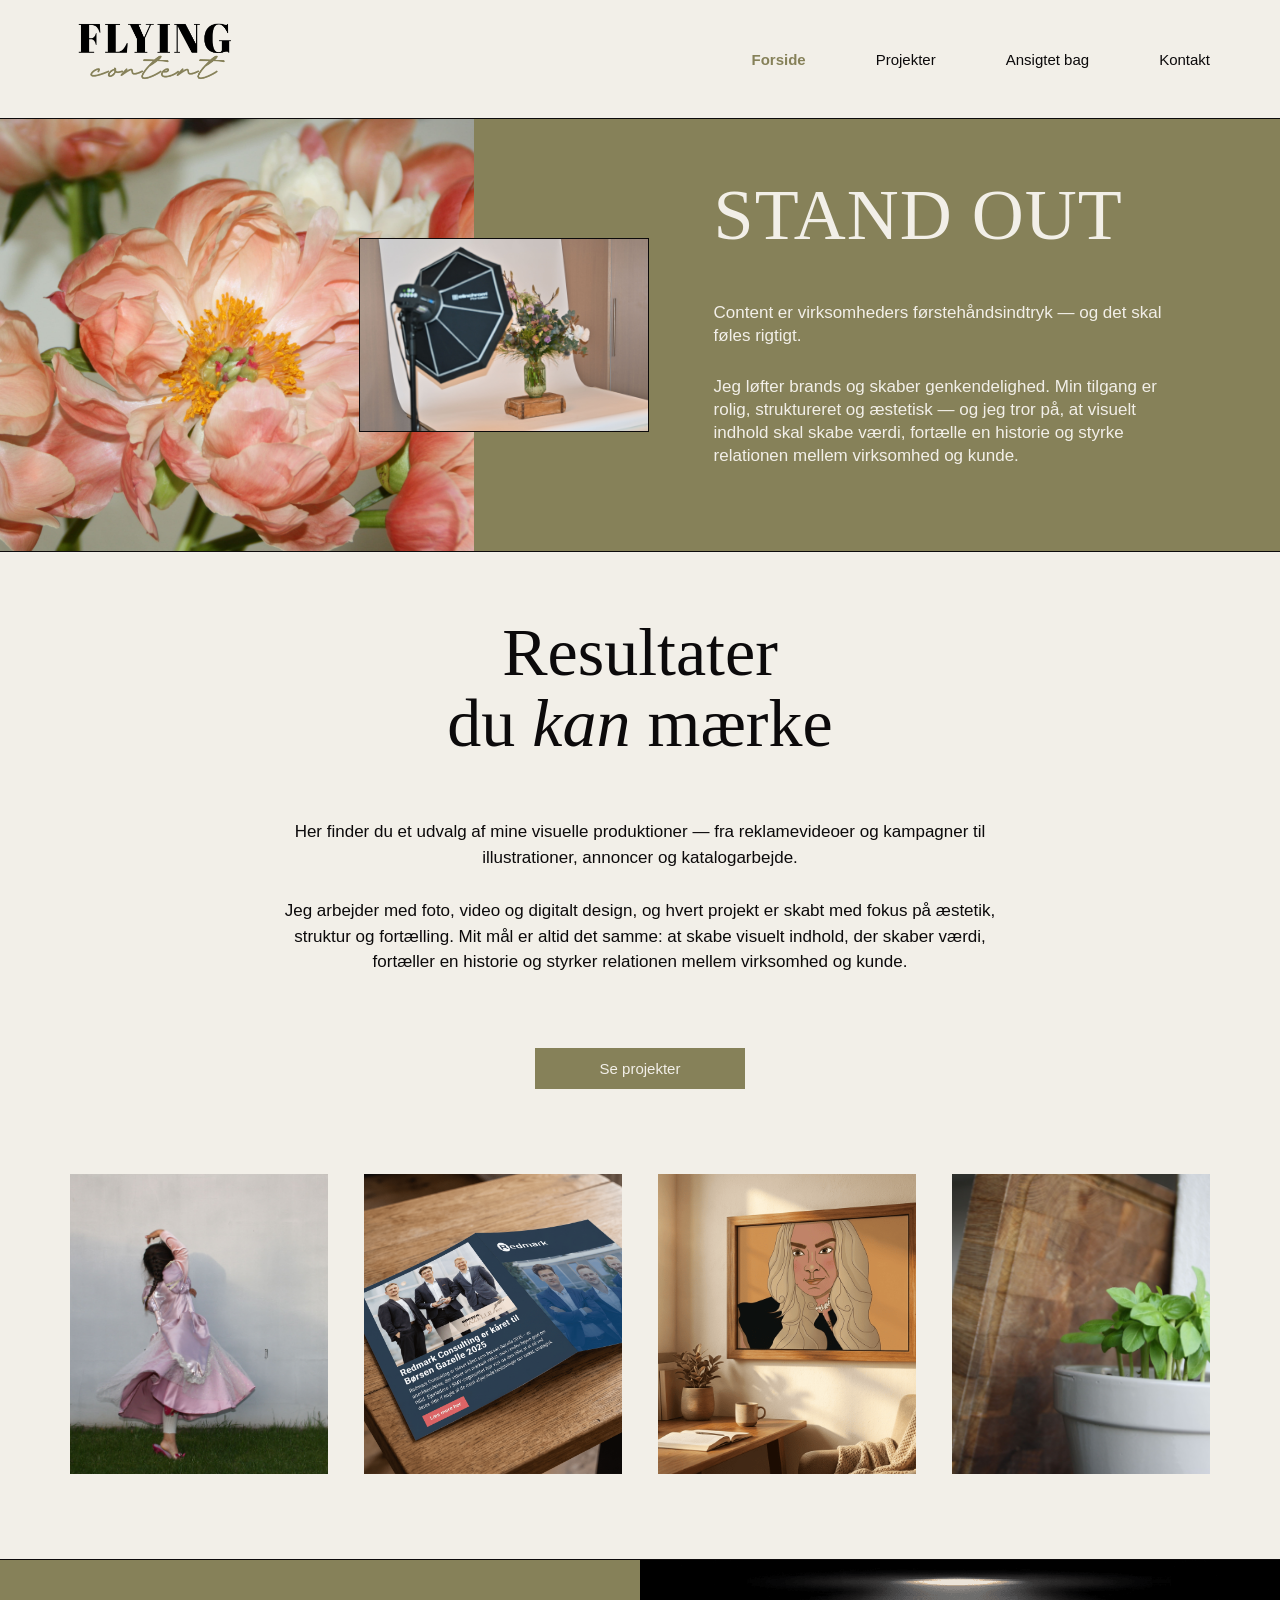
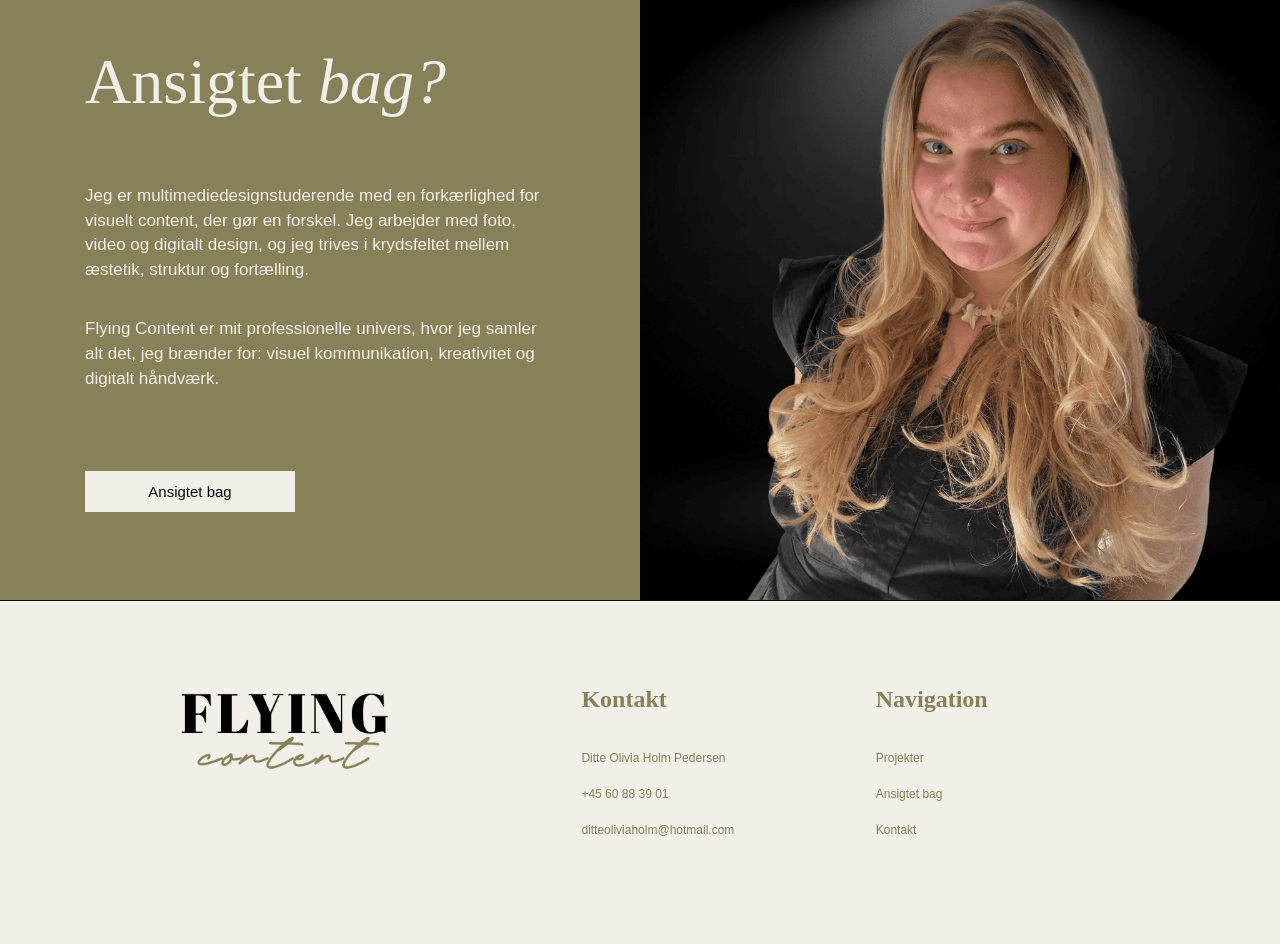
==== index.html @ 02866bfe "Rettelse til jpeg fra jpg" ====
<!DOCTYPE html>
<html lang="da">
<head>
  <meta charset="UTF-8">
  <meta name="viewport" content="width=device-width, initial-scale=1.0">
  <title>Projekt 4</title>
  <link rel="stylesheet" href="Stylesheet/style.css">
</head>

    <body>

<header class="site-header">
  <a class="site-header__logo-link" href="index.html">
    <img class="site-header__logo" src="images/logo.png" alt="Flying Content logo">
  </a>

  <nav class="site-header__nav">
    <a class="site-header__link site-header__link--active" href="index.html">Forside</a>
    <a class="site-header__link" href="pages/projekter.html">Projekter</a>
    <a class="site-header__link" href="pages/ansigtet-bag.html">Ansigtet bag</a>
    <a class="site-header__link" href="pages/kontakt.html">Kontakt</a>
  </nav>

<button class="site-header__menu-button" type="button" aria-label="Åbn menu" aria-expanded="false">
  <img class="site-header__menu-icon" src="images/menu-icon.png" alt="">
</button>

</header>

<main>
  <section class="hero">
    <div class="hero__image-large">
      <img src="images/hero-big.jpeg" alt="Lyse blomster">
    </div>

    <div class="hero__content">
      <img class="hero__image-small" src="images/hero-small.jpg" alt="Lampe og blomsterbuket">

      <div class="hero__text-box">
        <h1 class="hero__title">STAND OUT</h1>
        <p class="hero__text">
          Content er virksomheders førstehåndsindtryk — og det skal føles rigtigt.
        </p>
        <p class="hero__text">
          Jeg løfter brands og skaber genkendelighed. Min tilgang er rolig,
          struktureret og æstetisk — og jeg tror på, at visuelt indhold skal skabe
          værdi, fortælle en historie og styrke relationen mellem virksomhed og kunde.
        </p>
      </div>
    </div>
  </section>

  <section class="intro">
    <h2 class="intro__title">
      Resultater<br>
      du <em>kan</em> mærke
    </h2>

    <p class="intro__text">
      Her finder du et udvalg af mine visuelle produktioner — fra reklamevideoer og
      kampagner til illustrationer, annoncer og katalogarbejde.
    </p>

    <p class="intro__text">
      Jeg arbejder med foto, video og digitalt design, og hvert projekt er skabt med
      fokus på æstetik, struktur og fortælling. Mit mål er altid det samme: at skabe
      visuelt indhold, der skaber værdi, fortæller en historie og styrker relationen
      mellem virksomhed og kunde.
    </p>

<a class="button" href="pages/projekter.html">Se projekter</a>
  </section>

  <section class="project-preview">
    <img class="project-preview__image" src="images/projekt-1.jpeg" alt="Projektbillede">
    <img class="project-preview__image" src="images/projekt-2.png" alt="Projektbillede">
    <img class="project-preview__image" src="images/projekt-3.png" alt="Projektbillede">
    <img class="project-preview__image" src="images/projekt-4.jpg" alt="Projektbillede">
  </section>

  <section class="about-preview">
    <div class="about-preview__content">
      <h2 class="about-preview__title">Ansigtet <em>bag?</em></h2>

      <p class="about-preview__text">
        Jeg er multimediedesignstuderende med en forkærlighed for visuelt content,
        der gør en forskel. Jeg arbejder med foto, video og digitalt design, og jeg
        trives i krydsfeltet mellem æstetik, struktur og fortælling.
      </p>

      <p class="about-preview__text">
        Flying Content er mit professionelle univers, hvor jeg samler alt det, jeg
        brænder for: visuel kommunikation, kreativitet og digitalt håndværk.
      </p>

      <a class="about-preview__button" href="pages/ansigtet-bag.html">Ansigtet bag</a>
    </div>

    <img class="about-preview__image" src="images/ditte.png" alt="Portræt af Ditte">
  </section>
</main>

<footer class="site-footer">
  <div class="site-footer__logo-box">
    <img class="site-footer__logo" src="images/logo.png" alt="Flying Content logo">
  </div>

  <div class="site-footer__column">
    <h3 class="site-footer__title">Kontakt</h3>
    <p class="site-footer__text">Ditte Olivia Holm Pedersen</p>
    <p class="site-footer__text">+45 60 88 39 01</p>
    <p class="site-footer__text">ditteoliviaholm@hotmail.com</p>
  </div>

  <div class="site-footer__column">
    <h3 class="site-footer__title">Navigation</h3>
    <a class="site-footer__link" href="pages/projekter.html">Projekter</a>
    <a class="site-footer__link" href="pages/ansigtet-bag.html">Ansigtet bag</a>
    <a class="site-footer__link" href="pages/kontakt.html">Kontakt</a>
  </div>
</footer>

<script>
  const menuButton = document.querySelector(".site-header__menu-button");
  const navigation = document.querySelector(".site-header__nav");

  menuButton.addEventListener("click", function () {
    navigation.classList.toggle("site-header__nav--open");

    const isOpen = navigation.classList.contains("site-header__nav--open");
    menuButton.setAttribute("aria-expanded", isOpen);
  });
</script>

</body>

</html>
---- Stylesheet/style.css ----
* {
  box-sizing: border-box;
  margin: 0;
  padding: 0;
}

body {
  background-color: #f2efe8;
  color: #0c0a0b;
  font-family: "Poppins", sans-serif;
}

img {
  display: block;
  width: 100%;
}

.site-header {
  display: flex;
  align-items: center;
  justify-content: space-between;
  background-color: #f2efe8;
  border-bottom: 1px solid #0c0a0b;
  padding: 18px 70px;
}

.site-header__logo {
  width: 170px;
}

.site-header__nav {
  display: flex;
  gap: 70px;
}

.site-header__link {
  color: #0c0a0b;
  font-size: 15px;
  text-decoration: none;
}

.site-header__link:hover,
.site-header__link--active {
  color: #868159;
  font-weight: 700;
}

.hero {
  display: grid;
  grid-template-columns: 37% 63%;
  min-height: 430px;
  border-bottom: 1px solid #0c0a0b;
}

.hero__image-large img {
  height: 100%;
  object-fit: cover;
}

.hero__content {
  position: relative;
  display: flex;
  align-items: center;
  gap: 60px;
  background-color: #868159;
  padding: 55px 90px 55px 240px;
}

.hero__image-small {
  position: absolute;
  left: -115px;
  width: 290px;
  border: 1px solid #0c0a0b;
}

.hero__text-box {
  max-width: 530px;
  margin-left: 0px;
}

.hero__title {
  color: #f2efe8;
  font-family: "Bodoni Moda", serif;
  font-size: 72px;
  font-weight: 400;
  letter-spacing: 1px;
  margin-bottom: 45px;
}

.hero__text {
  color: #f2efe8;
  font-size: 17px;
  line-height: 1.35;
  margin-bottom: 28px;
}

.intro {
  max-width: 760px;
  margin: 0 auto;
  padding: 65px 20px 85px;
  text-align: center;
}

.intro__title {
  font-family: "Bodoni Moda", serif;
  font-size: 68px;
  font-weight: 400;
  line-height: 1.05;
  margin-bottom: 60px;
}

.intro__title em {
  font-style: italic;
}

.intro__text {
  font-size: 17px;
  line-height: 1.5;
  margin-bottom: 28px;
}

.button,
.about-preview__button {
  display: inline-block;
  min-width: 210px;
  margin-top: 45px;
  padding: 12px 30px;
  background-color: #868159;
  color: #f2efe8;
  font-size: 15px;
  text-align: center;
  text-decoration: none;
  border: none;
}

.button:hover,
.about-preview__button:hover {
  font-weight: 700;
}

.project-preview {
  display: grid;
  grid-template-columns: repeat(4, 1fr);
  gap: 36px;
  padding: 0 70px 85px;
}

.project-preview__image {
  height: 300px;
  object-fit: cover;
}

.about-preview {
    min-height: 560px;
  display: grid;
  grid-template-columns: 1fr 1fr;
  border-top: 1px solid #0c0a0b;
  border-bottom: 1px solid #0c0a0b;
}

.about-preview__content {
  background-color: #868159;
  color: #f2efe8;
  padding: 85px 85px;
}

.about-preview__title {
  font-family: "Bodoni Moda", serif;
  font-size: 64px;
  font-weight: 400;
  margin-bottom: 65px;
}

.about-preview__title em {
  font-style: italic;
}

.about-preview__text {
  max-width: 470px;
  font-size: 17px;
  line-height: 1.45;
  margin-bottom: 35px;
}

.about-preview__button {
  background-color: #f2efe8;
  color: #0c0a0b;
}

.about-preview__image {
  height: 100%;
  width: 100%;
  min-height: 560px;
  object-fit: cover;
  object-position: center top;
}

.site-footer {
  display: grid;
  grid-template-columns: 1.5fr 1fr 1fr;
  gap: 60px;
  padding: 85px 170px;
  background-color: #f2efe8;
}

.site-footer__logo {
  width: 230px;
}

.site-footer__title {
  color: #868159;
  font-family: "Bodoni Moda", serif;
  font-size: 24px;
  margin-bottom: 38px;
}

.site-footer__text,
.site-footer__link {
  display: block;
  color: #868159;
  font-size: 12px;
  margin-bottom: 22px;
  text-decoration: none;
}

.site-footer__link:hover {
  font-weight: 700;
}

.site-header__menu-button {
  display: none;
  background: none;
  border: none;
  cursor: pointer;
}

.site-header__menu-icon {
  width: 32px;
}

.projects-hero {
  display: grid;
  grid-template-columns: 1fr 1fr;
  min-height: 360px;
  border-bottom: 1px solid #0c0a0b;
}

.projects-hero__content {
  display: flex;
  align-items: center;
  background-color: #868159;
  padding: 70px 90px;
}

.projects-hero__title {
  color: #f2efe8;
  font-family: "Bodoni Moda", serif;
  font-size: 58px;
  font-weight: 400;
  line-height: 1.15;
}

.projects-hero__title em {
  font-style: italic;
}

.projects-hero__image {
  width: 100%;
  height: 100%;
  object-fit: cover;
  object-position: center;
}

.projects-intro {
  max-width: 780px;
  margin: 0 auto;
  padding: 65px 20px 55px;
  text-align: center;
}

.projects-intro__text {
  font-size: 17px;
  line-height: 1.5;
  margin-bottom: 28px;
}

.projects-grid {
  display: grid;
  grid-template-columns: repeat(3, 1fr);
  gap: 50px 42px;
  padding: 0 65px 75px;
}

.project-card {
  border: 2px solid #868159;
  padding: 22px 22px 18px;
  text-align: center;
  transition: 0.3s ease;
}

.project-card:hover {
  transform: translateY(-6px);
}

.project-card__image-box {
  overflow: hidden;
  margin-bottom: 28px;
}

.project-card__image {
  height: 285px;
  object-fit: cover;
  transition: 0.4s ease;
}

.project-card:hover .project-card__image {
  transform: scale(1.04);
}

.project-card__title {
  font-family: "Bodoni Moda", serif;
  font-size: 29px;
  margin-bottom: 26px;
}

.project-card__text {
  min-height: 50px;
  color: #868159;
  font-size: 14px;
  font-style: italic;
  line-height: 1.35;
  margin-bottom: 18px;
}

.project-card__button {
  display: inline-block;
  min-width: 170px;
  padding: 11px 25px;
  background-color: #868159;
  color: #f2efe8;
  font-size: 15px;
  text-decoration: none;
  transition: 0.3s ease;
}

.project-card__button:hover {
  background-color: #7c7753;
  transform: translateY(-2px);
}

.projects-cta {
  display: grid;
  grid-template-columns: 1fr 1fr;
  align-items: center;
  background-color: #868159;
  padding: 75px 120px;
}

.projects-cta__title {
  color: #f2efe8;
  font-family: "Bodoni Moda", serif;
  font-size: 58px;
  font-weight: 400;
  line-height: 1.2;
}

.projects-cta__title em {
  font-style: italic;
}

.projects-cta__content {
  max-width: 520px;
  display: flex;
  flex-direction: column;
  align-items: center;
  justify-content: center;
  justify-self: center;
  text-align: center;
}

.projects-cta__text {
  color: #f2efe8;
  font-size: 18px;
  line-height: 1.35;
  margin-bottom: 30px;
}

.projects-cta__button {
  display: inline-block;
  width: 220px;
  padding: 12px 30px;
  background-color: #f2efe8;
  color: #0c0a0b;
  font-size: 15px;
  text-align: center;
  text-decoration: none;
  transition: 0.3s ease;
}

.projects-cta__button:hover {
  transform: translateY(-2px);
  font-weight: 700;
}

.about-page {
  max-width: 900px;
  margin: 0 auto;
  padding: 110px 20px 90px;
  text-align: center;
}

.about-page__title {
  margin-bottom: 65px;
  color: #0c0a0b;
  font-family: "Bodoni Moda", serif;
  font-size: 82px;
  font-weight: 400;
  line-height: 1.05;
}

.about-page__title em {
  font-style: italic;
}

.about-page__text {
  max-width: 760px;
  margin: 0 auto 38px;
  color: #0c0a0b;
  font-size: 18px;
  line-height: 1.65;
}

.about-gallery {
  display: grid;
  grid-template-columns: 1fr 1fr;
  gap: 22px;
  padding: 0 40px 110px;
}

.about-gallery__image {
  width: 100%;
  height: 520px;
  object-fit: cover;
}

.tool-palette {
  padding: 20px 40px 130px;
  text-align: center;
}

.tool-palette__title {
  margin-bottom: 70px;
  color: #0c0a0b;
  font-family: "Bodoni Moda", serif;
  font-size: 72px;
  font-weight: 400;
  line-height: 1.05;
}

.tool-palette__grid {
  display: flex;
  flex-wrap: wrap;
  justify-content: center;
  column-gap: 80px;
  row-gap: 45px;
  max-width: 850px;
  margin: 0 auto;
}

.tool-palette__icon {
  width: 100px;
  height: 100px;
  object-fit: contain;
  transition: transform 0.25s ease;
}

.tool-palette__icon:hover {
  transform: translateY(-6px);
}

.cta-section {
  display: grid;
  grid-template-columns: 1fr 1fr;
  align-items: center;
  gap: 80px;
  padding: 100px 90px;
  background-color: #979163;
}

.cta-section__title {
  color: #f2efe8;
  font-family: "Bodoni Moda", serif;
  font-size: 72px;
  font-weight: 400;
  line-height: 1.15;
}

.cta-section__title em {
  font-style: italic;
}

.cta-section__text {
  max-width: 500px;
  margin-bottom: 45px;
  color: #f2efe8;
  font-size: 20px;
  line-height: 1.6;
}

.cta-section__button {
  display: inline-block;
  min-width: 210px;
  padding: 14px 30px;
  background-color: #f2efe8;
  color: #0c0a0b;
  text-align: center;
  text-decoration: none;
  transition: 0.25s ease;
}

.cta-section__button:hover {
  transform: translateY(-4px);
}

.contact-hero {
  padding: 85px 20px 80px;
  text-align: center;
  border-bottom: 1px solid #0c0a0b;
}

.contact-hero__title {
  color: #0c0a0b;
  font-family: "Bodoni Moda", serif;
  font-size: 66px;
  font-weight: 400;
  line-height: 1.1;
}

.contact-hero__title em {
  font-style: italic;
}

.contact-section {
  display: grid;
  grid-template-columns: 1fr 1fr;
  gap: 95px;
  padding: 70px 85px 80px;
  background-color: #868159;
  color: #f2efe8;
  border-bottom: 1px solid #0c0a0b;
}

.contact-section__title,
.contact-section__question {
  font-family: "Bodoni Moda", serif;
  font-size: 40px;
  font-weight: 400;
  margin-bottom: 40px;
}

.contact-form {
  max-width: 620px;
}

.contact-form__row {
  display: grid;
  grid-template-columns: 1fr 1fr;
  gap: 22px;
}

.contact-form__input,
.contact-form__textarea {
  width: 100%;
  margin-bottom: 22px;
  padding: 15px 14px;
  background-color: transparent;
  border: 1px solid #f2efe8;
  color: #f2efe8;
  font-family: "Poppins", sans-serif;
  font-size: 15px;
  outline: none;
}

.contact-form__input::placeholder,
.contact-form__textarea::placeholder {
  color: rgba(242, 239, 232, 0.75);
}

.contact-form__input:focus,
.contact-form__textarea:focus {
  border-color: #ffffff;
  background-color: rgba(242, 239, 232, 0.08);
}

.contact-form__textarea {
  min-height: 170px;
  resize: vertical;
}

.contact-form__button {
  width: 230px;
  padding: 13px 30px;
  background-color: #f2efe8;
  border: none;
  color: #0c0a0b;
  font-family: "Poppins", sans-serif;
  font-size: 16px;
  cursor: pointer;
  transition: 0.25s ease;
}

.contact-form__button:hover {
  transform: translateY(-3px);
  font-weight: 700;
}

.contact-section__text-box {
  max-width: 520px;
  align-self: center;
}

.contact-section__text {
  font-size: 19px;
  line-height: 1.55;
  margin-bottom: 26px;
}

.contact-section__details {
  margin-top: 70px;
}

.contact-section__link {
  display: block;
  color: #f2efe8;
  font-size: 19px;
  line-height: 1.8;
  text-decoration: none;
}

.contact-section__link:hover {
  font-weight: 700;
}

.project-detail-hero {
  display: grid;
  grid-template-columns: 1fr 1fr;
  border-bottom: 1px solid #0c0a0b;
}

.project-detail-hero__content {
  display: flex;
  align-items: center;
  background-color: #868159;
  padding: 70px 90px;
}

.project-detail-hero__title {
  color: #f2efe8;
  font-family: "Bodoni Moda", serif;
  font-size: 62px;
  font-weight: 400;
  line-height: 1.1;
}

.project-detail-hero__image {
  width: 100%;
  height: 320px;
  object-fit: cover;
  object-position: center;
}

.project-detail-intro {
  max-width: 980px;
  margin: 0 auto;
  padding: 85px 25px 65px;
  text-align: center;
}

.project-detail-intro__title {
  margin-bottom: 70px;
  color: #0c0a0b;
  font-family: "Bodoni Moda", serif;
  font-size: 38px;
  font-weight: 400;
  line-height: 1.2;
}

.project-detail-intro__title em {
  font-style: italic;
}

.project-detail-intro__text {
  max-width: 850px;
  margin: 0 auto;
  color: #0c0a0b;
  font-size: 16px;
  line-height: 1.55;
}

.project-detail-gallery {
  display: grid;
  grid-template-columns: repeat(4, 1fr);
  gap: 18px;
  padding: 0 35px 70px;
}

.project-detail-gallery__image {
  width: 100%;
  height: 285px;
  object-fit: cover;
}

.project-detail-skills {
  padding: 0 25px 65px;
  text-align: center;
}

.project-detail-skills__title {
  margin-bottom: 35px;
  color: #0c0a0b;
  font-family: "Bodoni Moda", serif;
  font-size: 34px;
  font-weight: 400;
}

.project-detail-skills__title em {
  font-style: italic;
}

.project-detail-skills__text {
  color: #0c0a0b;
  font-size: 15px;
  line-height: 1.6;
}

.project-detail-skills__text span {
  margin: 0 10px;
}

.project-detail-showcase {
  display: flex;
  justify-content: center;
  padding: 0 40px 110px;
}

.project-detail-showcase__image {
  width: 100%;
  max-width: 760px;
  object-fit: contain;
}

.project-detail-skills {
  padding: 20px 20px 90px;
  text-align: center;
}

.project-detail-skills__title {
  margin-bottom: 35px;
  color: #0c0a0b;
  font-family: "Bodoni Moda", serif;
  font-size: 34px;
  font-weight: 400;
}

.project-detail-skills__title em {
  font-style: italic;
}

.project-detail-skills__text {
  color: #0c0a0b;
  font-size: 15px;
  line-height: 1.6;
}

.project-detail-skills__text span {
  margin: 0 10px;
}

.project-detail-showcase {
  display: flex;
  justify-content: center;
  padding: 0 40px 110px;
  margin-top: 100px;
  margin-bottom: 140px;
}

.project-detail-showcase__image {
  width: 100%;
  max-width: 760px;
  object-fit: contain;
}

.project-detail-hero__title em {
  font-style: italic;
}

.project-detail-single-image {
  display: flex;
  justify-content: center;
  padding: 0 90px 90px;
}

.project-detail-single-image__image {
  width: 100%;
  max-width: 980px;
  object-fit: contain;
}

.project-detail-gallery--three {
  grid-template-columns: repeat(3, 1fr);
  padding: 0 65px 110px;
}

.project-detail-gallery--three .project-detail-gallery__image {
  height: 360px;
  object-fit: cover;
}

.some-case-intro {
  max-width: 900px;
  margin: 0 auto;
  padding: 90px 25px 60px;
  text-align: center;
}

.some-case-intro__title {
  margin-bottom: 70px;
  color: #0c0a0b;
  font-family: "Bodoni Moda", serif;
  font-size: 36px;
  font-weight: 400;
  line-height: 1.2;
}

.some-case-intro__title em {
  font-style: italic;
}

.some-case-intro__text {
  max-width: 820px;
  margin: 0 auto 32px;
  color: #0c0a0b;
  font-size: 15px;
  line-height: 1.55;
}

.some-case-section {
  padding: 50px 70px 80px;
  text-align: center;
}

.some-case-section__title {
  margin-bottom: 70px;
  color: #0c0a0b;
  font-family: "Bodoni Moda", serif;
  font-size: 34px;
  font-weight: 400;
}

.some-case-section__title em {
  font-style: italic;
}

.some-case-grid {
  display: grid;
  grid-template-columns: repeat(4, 1fr);
  gap: 80px;
  align-items: start;
  max-width: 1100px;
  margin: 0 auto;
}

.some-case-grid__image {
  width: 100%;
  height: auto;
  object-fit: contain;
}

.some-case-skills {
  padding: 55px 25px 120px;
  margin-top: 0;
}

.product-case-intro {
  max-width: 930px;
  margin: 0 auto;
  padding: 90px 25px 70px;
  text-align: center;
}

.product-case-intro__title {
  margin-bottom: 70px;
  color: #0c0a0b;
  font-family: "Bodoni Moda", serif;
  font-size: 36px;
  font-weight: 400;
  line-height: 1.25;
}

.product-case-intro__title em {
  font-style: italic;
}

.product-case-intro__text {
  max-width: 820px;
  margin: 0 auto 32px;
  color: #0c0a0b;
  font-size: 15px;
  line-height: 1.55;
}

.product-case-gallery {
  display: grid;
  grid-template-columns: repeat(3, 1fr);
  gap: 70px;
  padding: 0 90px 100px;
}

.product-case-gallery__image {
  width: 100%;
  height: 440px;
  object-fit: cover;
}

.product-case-skills {
  padding: 0 25px 120px;
  margin-top: 0;
}

/* ------------------------- */
/* PROJEKT 5 */
/* ------------------------- */

.illustrator-project-intro {
  max-width: 980px;
  margin: 0 auto;
  padding: 90px 25px 70px;
  text-align: center;
}

.illustrator-project-intro__title {
  margin-bottom: 60px;

  color: #0c0a0b;
  font-family: "Bodoni Moda", serif;
  font-size: 36px;
  font-weight: 400;
  line-height: 1.3;
}

.illustrator-project-intro__title em {
  font-style: italic;
}

.illustrator-project-intro__text {
  max-width: 900px;
  margin: 0 auto 28px;

  color: #0c0a0b;
  font-size: 15px;
  line-height: 1.7;
}

.illustrator-project-gallery {
  display: grid;
  grid-template-columns: repeat(3, 1fr);
  gap: 28px;

  padding: 0 35px 95px;
}

.illustrator-project-gallery__image {
  width: 100%;
  height: 320px;

  object-fit: cover;
}

.illustrator-project-skills {
  padding-bottom: 120px;
}

.linkedin-banner-intro {
  max-width: 930px;
  margin: 0 auto;
  padding: 90px 25px 70px;
  text-align: center;
}

.linkedin-banner-intro__title {
  margin-bottom: 70px;
  color: #0c0a0b;
  font-family: "Bodoni Moda", serif;
  font-size: 36px;
  font-weight: 400;
  line-height: 1.25;
}

.linkedin-banner-intro__title em {
  font-style: italic;
}

.linkedin-banner-intro__text {
  max-width: 820px;
  margin: 0 auto 32px;
  color: #0c0a0b;
  font-size: 15px;
  line-height: 1.55;
}

.linkedin-banner-showcase {
  display: flex;
  justify-content: center;
  padding: 0 55px 95px;
}

.linkedin-banner-showcase__image {
  width: 100%;
  max-width: 1300px;
  object-fit: contain;
}

.linkedin-banner-skills {
  padding: 0 25px 120px;
  margin-top: 0;
}

@media (max-width: 700px) {

  .linkedin-banner-intro {
    padding: 65px 25px 50px;
  }

  .linkedin-banner-intro__title {
    font-size: 30px;
    margin-bottom: 45px;
  }

  .linkedin-banner-intro__text {
    font-size: 14px;
  }

  .linkedin-banner-showcase {
    padding: 0 25px 70px;
  }

  .linkedin-banner-skills {
    padding: 0 25px 80px;
  }

}

@media (max-width: 700px) {

  .illustrator-project-intro {
    padding: 65px 25px 50px;
  }

  .illustrator-project-intro__title {
    margin-bottom: 40px;
    font-size: 30px;
  }

  .illustrator-project-intro__text {
    font-size: 14px;
    line-height: 1.6;
  }

  .illustrator-project-gallery {
    grid-template-columns: 1fr;
    gap: 22px;

    padding: 0 25px 70px;
  }

  .illustrator-project-gallery__image {
    height: auto;
  }

  .illustrator-project-skills {
    padding-bottom: 90px;
  }

}

@media (max-width: 700px) {

  .product-case-intro {
    padding: 65px 25px 50px;
  }

  .product-case-intro__title {
    font-size: 30px;
    margin-bottom: 45px;
  }

  .product-case-intro__text {
    font-size: 14px;
  }

  .product-case-gallery {
    grid-template-columns: 1fr;
    gap: 28px;
    padding: 0 25px 70px;
  }

  .product-case-gallery__image {
    height: auto;
  }

  .product-case-skills {
    padding: 0 25px 80px;
  }

}

@media (max-width: 700px) {

  .some-case-intro {
    padding: 65px 25px 45px;
  }

  .some-case-intro__title {
    font-size: 30px;
    margin-bottom: 45px;
  }

  .some-case-intro__text {
    font-size: 14px;
  }

  .some-case-section {
    padding: 45px 30px 60px;
  }

  .some-case-section__title {
    font-size: 30px;
    margin-bottom: 45px;
  }

  .some-case-grid {
    grid-template-columns: repeat(2, 1fr);
    gap: 35px 25px;
  }

  .some-case-skills {
    padding: 45px 25px 80px;
  }

}

@media (max-width: 700px) {

  .project-detail-single-image {
    padding: 0 25px 65px;
  }

  .project-detail-gallery--three {
    grid-template-columns: 1fr;
    padding: 0 25px 75px;
  }

  .project-detail-gallery--three .project-detail-gallery__image {
    height: auto;
  }

}

@media (max-width: 700px) {

  .site-header {
    flex-direction: row;
    justify-content: space-between;
    align-items: center;
    padding: 20px 25px;
  }

  .site-header__logo {
    width: 140px;
  }

  .site-header__nav {
    display: none;
  }

  .site-header__menu-button {
    display: block;
  }

  .site-header__menu-icon {
    width: 38px;
  }

  .hero {
    grid-template-columns: 1fr;
  }

  .hero__image-large img {
    height: 420px;
  }

  .hero__content {
    padding: 60px 30px;
  }

  .hero__image-small {
    display: none;
  }

  .hero__title {
    font-size: 64px;
    line-height: 0.95;
    margin-bottom: 30px;
  }

  .hero__text {
    font-size: 16px;
  }

  .intro {
    padding: 60px 25px;
  }

  .intro__title {
    font-size: 58px;
  }

  .intro__text {
    font-size: 15px;
  }

  .project-preview {
    grid-template-columns: 1fr;
    padding: 0 25px 60px;
  }

  .project-preview__image {
    height: 350px;
  }

  .about-preview {
    grid-template-columns: 1fr;
  }

  .about-preview__content {
    padding: 60px 30px;
  }

  .about-preview__title {
    font-size: 52px;
  }

  .about-preview__image {
    min-height: 420px;
  }

  .site-footer {
    grid-template-columns: 1fr;
    gap: 40px;
    padding: 60px 30px;
    text-align: center;
  }

  .site-footer__logo {
    width: 180px;
    margin: 0 auto;
  }
}

@media (max-width: 900px) {
  .site-header__nav {
    display: none;
    position: absolute;
    top: 100%;
    left: 0;
    width: 100%;
    background-color: #f2efe8;
    border-bottom: 1px solid #0c0a0b;
    padding: 30px;
    flex-direction: column;
    gap: 25px;
    text-align: center;
  }

  .site-header {
    position: relative;
  }

  .site-header__nav--open {
    display: flex;
  }

  .projects-hero {
  grid-template-columns: 1fr;
}

.projects-hero__content {
  padding: 60px 30px;
}

.projects-hero__title {
  font-size: 46px;
}

.projects-hero__image {
  height: 300px;
}

.projects-intro {
  padding: 55px 25px 45px;
}

.projects-intro__text {
  font-size: 15px;
}

.projects-grid {
  grid-template-columns: 1fr;
  gap: 35px;
  padding: 0 25px 60px;
}

.project-card__image {
  height: 300px;
}

.projects-cta {
  grid-template-columns: 1fr;
  gap: 35px;
  padding: 60px 30px;
  text-align: center;
}

.projects-cta__title {
  font-size: 46px;
}

.projects-cta__text {
  font-size: 16px;
}
}
@media (max-width: 900px) {

  .about-page {
    padding: 80px 25px;
  }

  .about-page__title {
    font-size: 58px;
    margin-bottom: 45px;
  }

  .about-gallery {
    grid-template-columns: 1fr;
    padding: 0 25px 80px;
  }

  .about-gallery__image {
    height: 420px;
  }

  .tool-palette {
    padding: 80px 25px;
  }

  .tool-palette__title {
    font-size: 52px;
    margin-bottom: 55px;
  }

  .tool-palette__grid {
    grid-template-columns: repeat(3, 1fr);
    gap: 30px 22px;
  }

  .tool-palette__icon {
    max-width: 75px;
  }

  .cta-section {
    grid-template-columns: 1fr;
    text-align: center;
    padding: 80px 30px;
  }

  .cta-section__title {
    font-size: 52px;
  }

  .cta-section__text {
    margin: 0 auto 35px;
  }

}

@media (max-width: 550px) {

  .about-page__title {
    font-size: 44px;
  }

  .about-page__text {
    font-size: 16px;
    line-height: 1.6;
  }

  .about-gallery__image {
    height: 300px;
  }

  .tool-palette__title {
    font-size: 44px;
  }

  .tool-palette__grid {
    grid-template-columns: repeat(2, 1fr);
    gap: 24px;
  }

  .tool-palette__icon {
    max-width: 68px;
  }

  .cta-section__title {
    font-size: 42px;
  }

  .cta-section__text {
    font-size: 17px;
  }

  .contact-hero {
  padding: 65px 25px 60px;
}

.contact-hero__title {
  font-size: 48px;
}

.contact-section {
  grid-template-columns: 1fr;
  gap: 55px;
  padding: 60px 30px;
}

.contact-form__row {
  grid-template-columns: 1fr;
  gap: 0;
}

.contact-section__title,
.contact-section__question {
  font-size: 36px;
}

.contact-section__text {
  font-size: 16px;
}

.contact-section__details {
  margin-top: 45px;
}

.contact-form__button {
  width: 100%;
}

.project-detail-hero {
  grid-template-columns: 1fr;
}

.project-detail-hero__content {
  padding: 60px 30px;
}

.project-detail-hero__title {
  font-size: 48px;
}

.project-detail-hero__image {
  height: 280px;
}

.project-detail-intro {
  padding: 65px 25px 50px;
}

.project-detail-intro__title {
  font-size: 30px;
  margin-bottom: 45px;
}

.project-detail-intro__text {
  font-size: 15px;
}

.project-detail-gallery {
  grid-template-columns: 1fr;
  gap: 20px;
  padding: 0 25px 55px;
}

.project-detail-gallery__image {
  height: auto;
}

.project-detail-skills {
  padding: 0 25px 55px;
}

.project-detail-skills__title {
  font-size: 30px;
}

.project-detail-skills__text span {
  margin: 0 6px;
}

.project-detail-showcase {
  padding: 0 25px 80px;
}

}
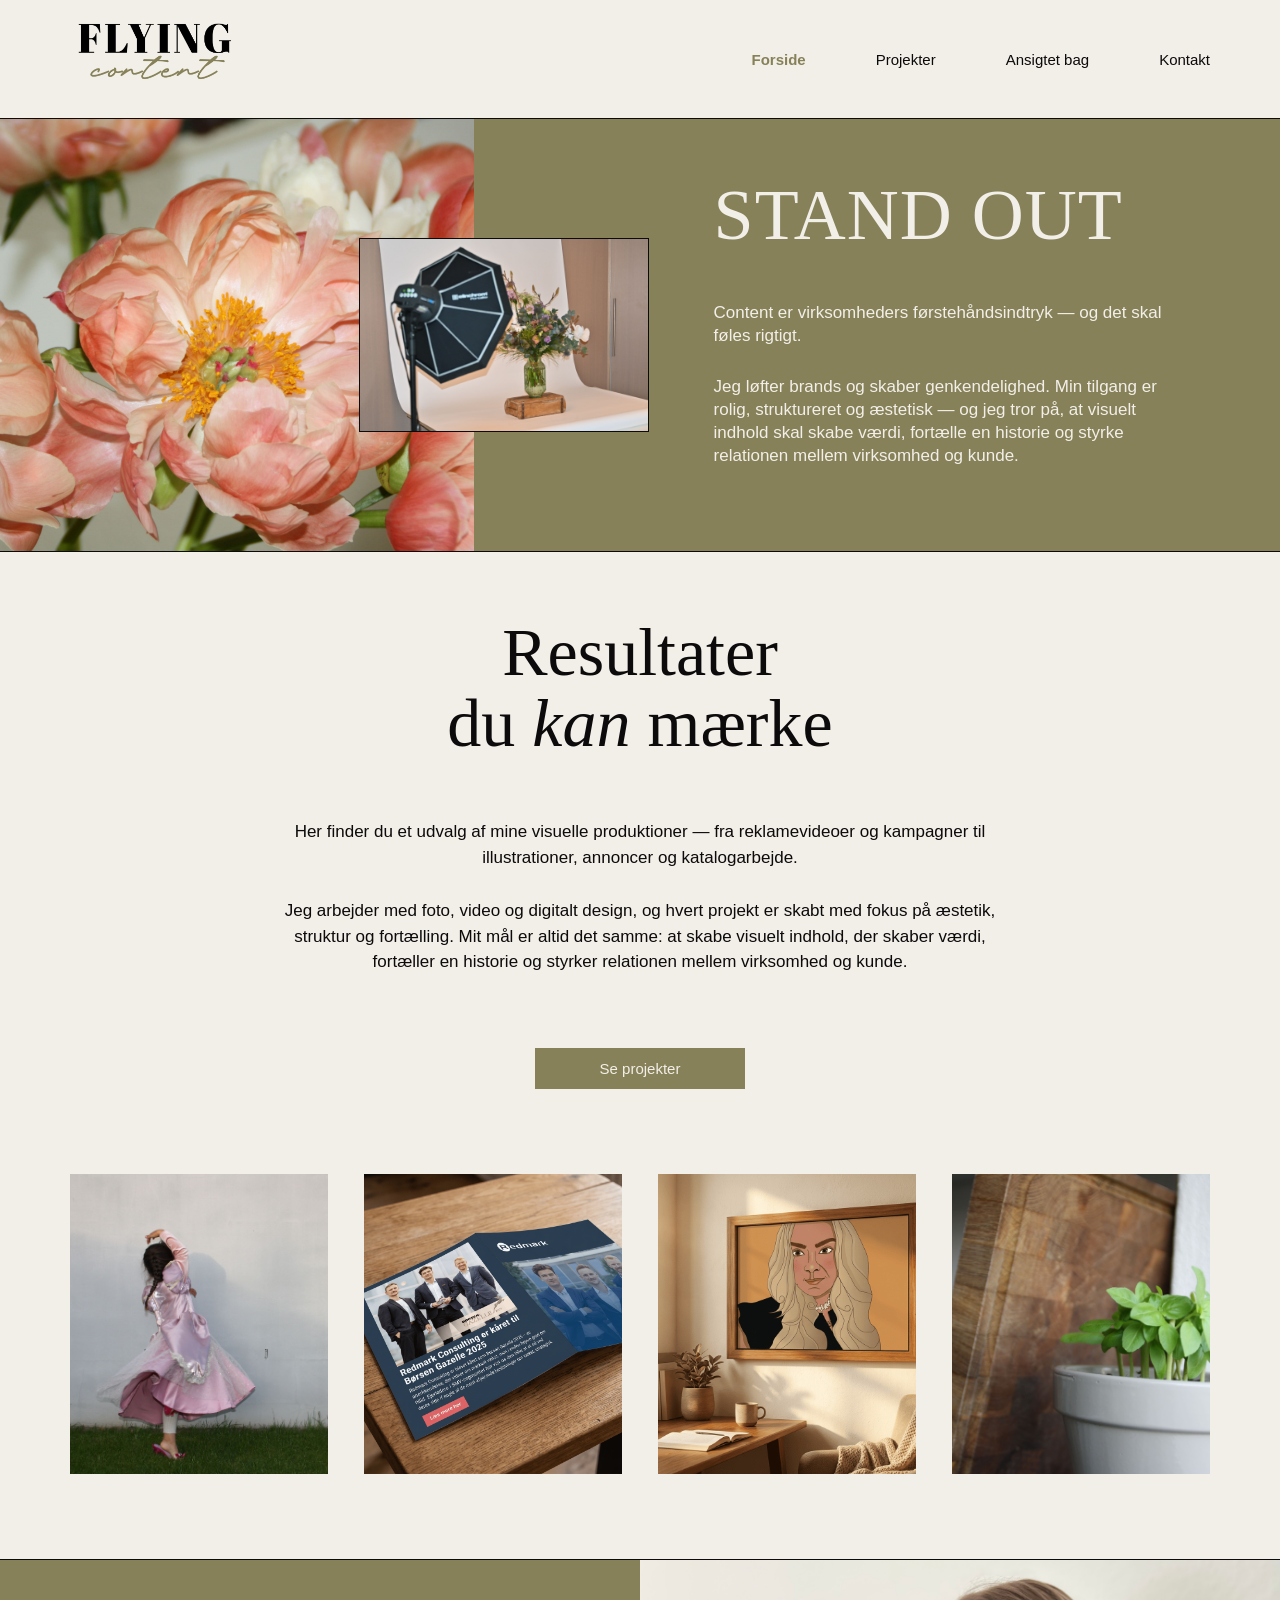
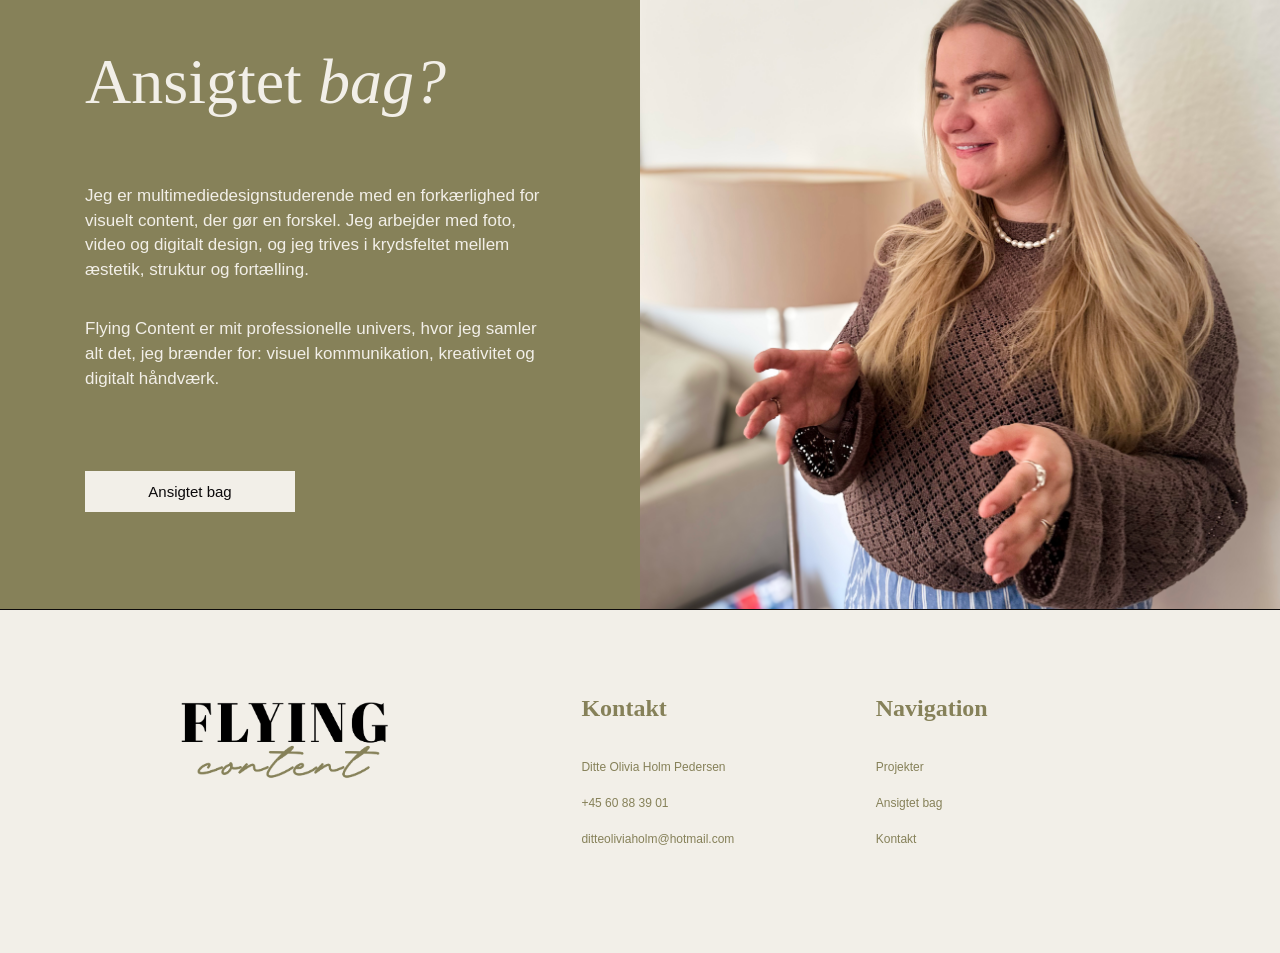
==== commit d57ab6c7: "Upload af rigtige billeder" ====
--- a/index.html
+++ b/index.html
@@ -96,7 +96,7 @@
       <a class="about-preview__button" href="pages/ansigtet-bag.html">Ansigtet bag</a>
     </div>
 
-    <img class="about-preview__image" src="images/ditte.png" alt="Portræt af Ditte">
+    <img class="about-preview__image" src="images/ditte1.jpg" alt="Portræt af Ditte">
   </section>
 </main>
 
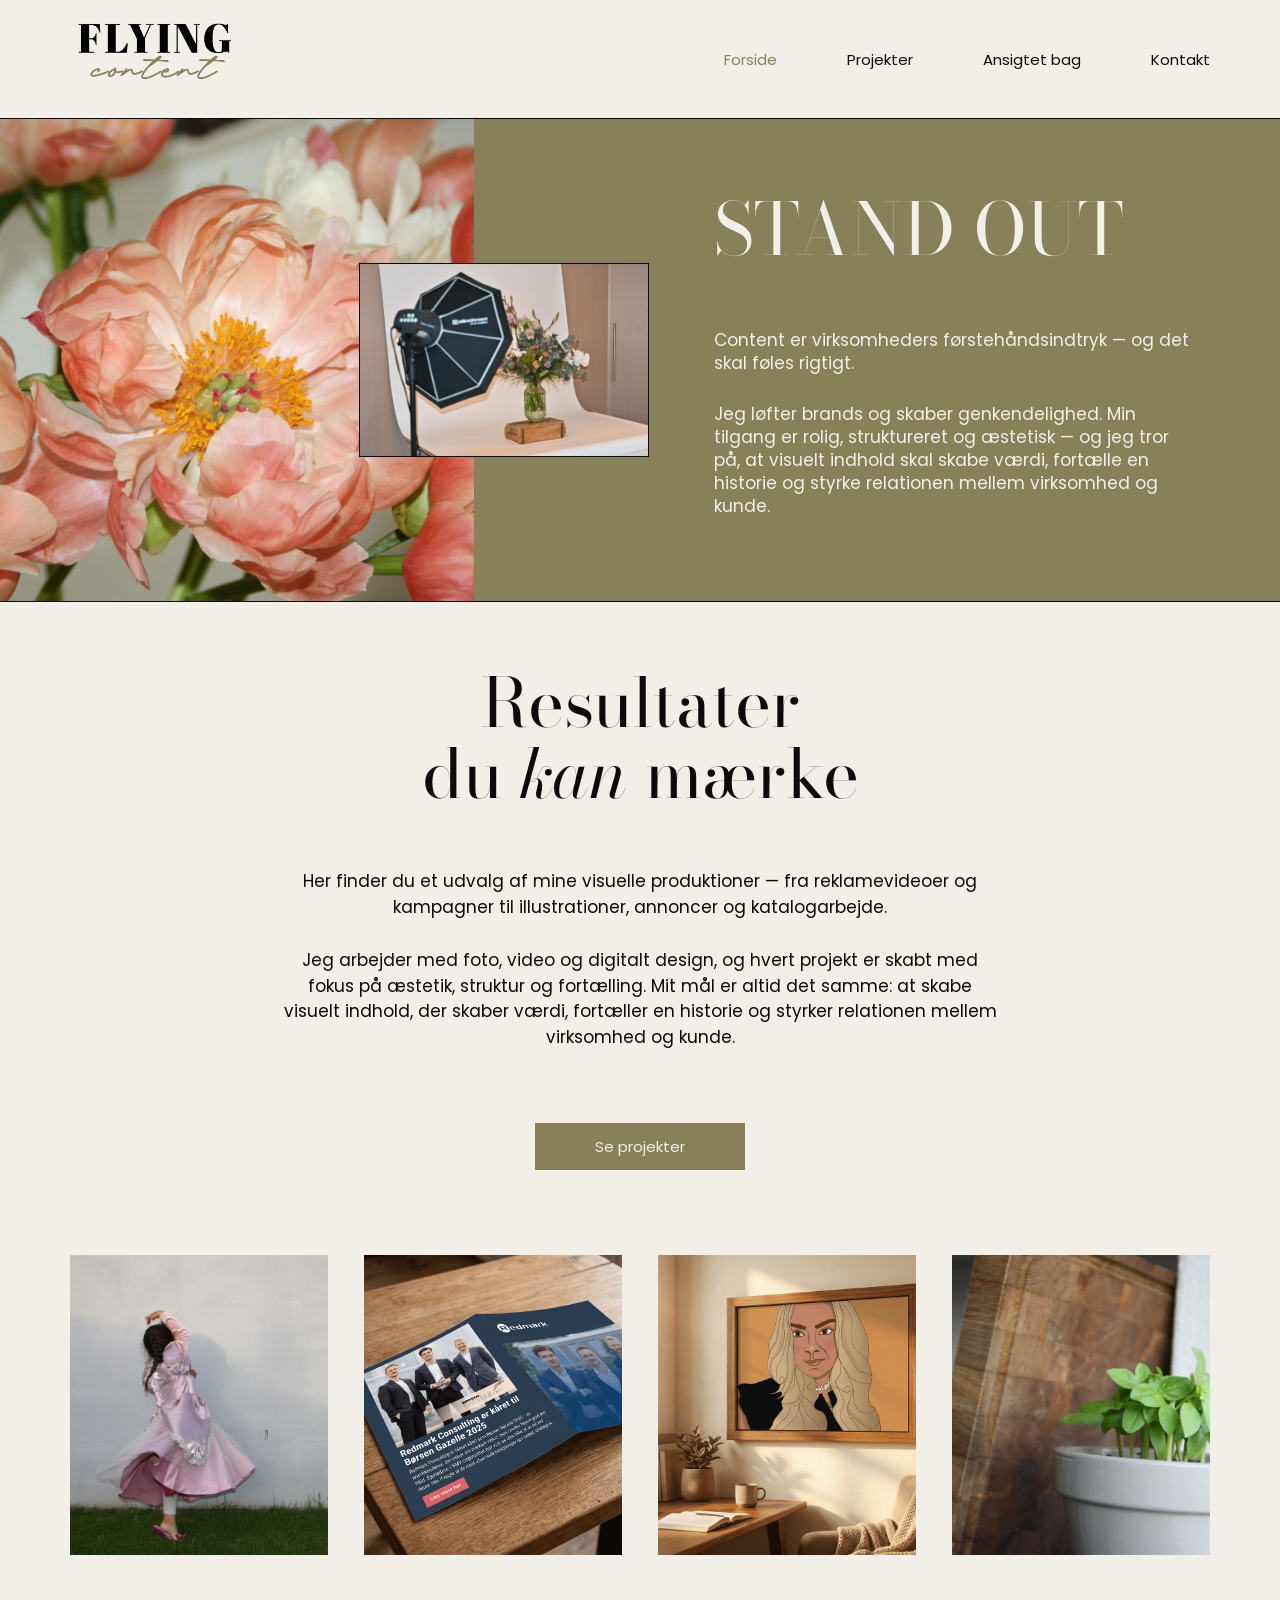
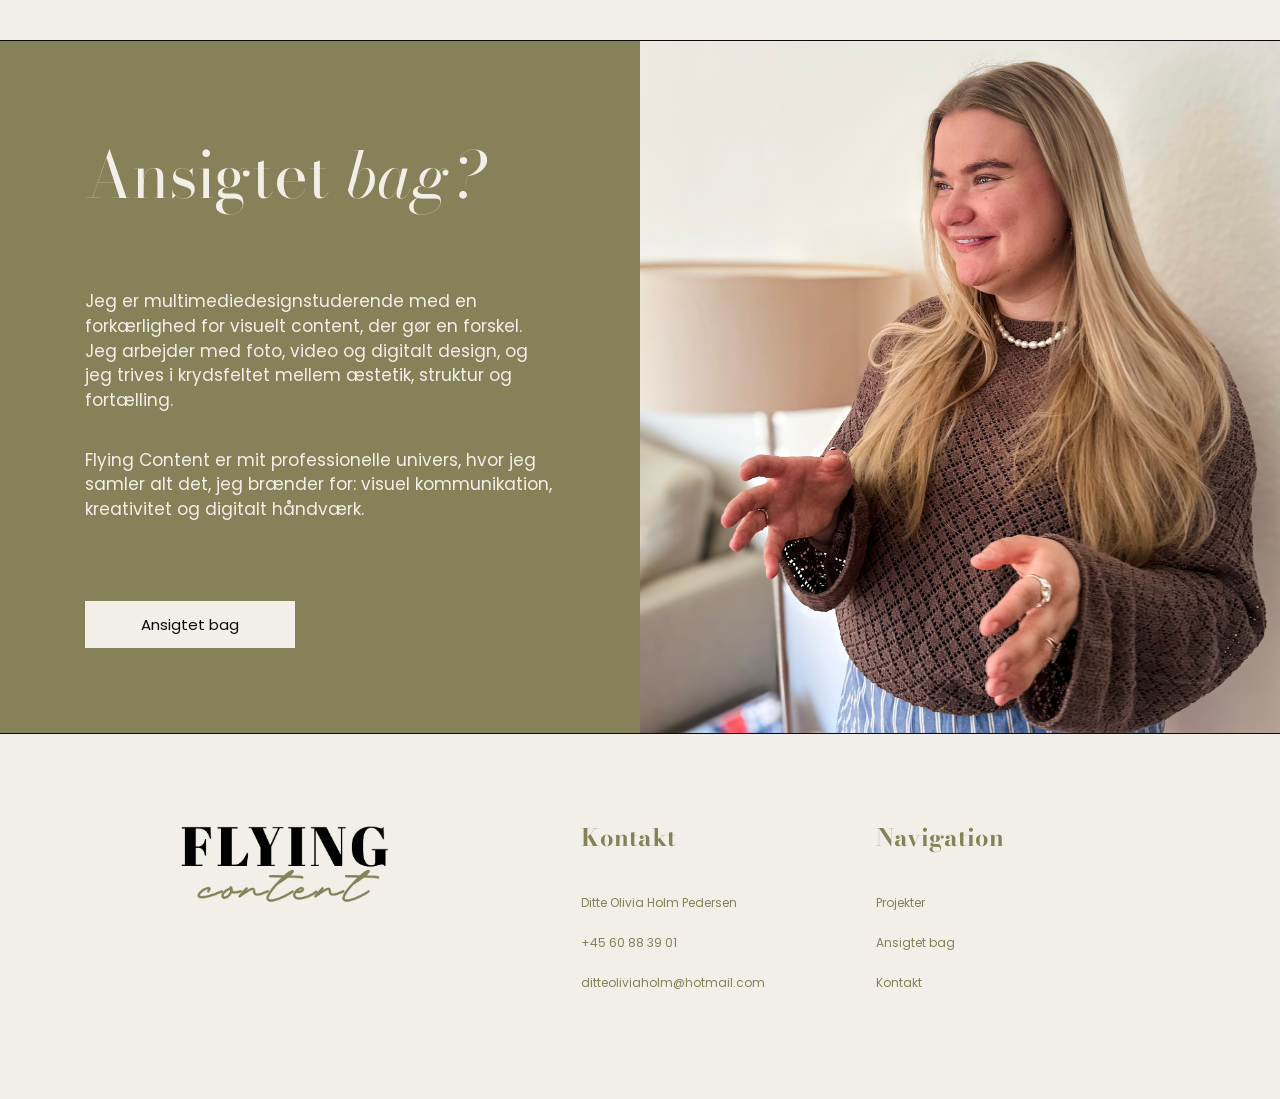
==== commit 4aa0a323: "Fonts-fejl Fonts var ikke lagt rigtigt ind i min index.html" ====
--- a/index.html
+++ b/index.html
@@ -3,7 +3,9 @@
 <head>
   <meta charset="UTF-8">
   <meta name="viewport" content="width=device-width, initial-scale=1.0">
-  <title>Projekt 4</title>
+  <title>Flying Content - Forside</title>
+  <link rel="icon" type="image/png" href="images/favicon.png">
+  <link rel="stylesheet" href="https://fonts.googleapis.com/css2?family=Bodoni+Moda:ital,opsz,wght@0,6..96,400..900;1,6..96,400..900&family=Poppins:ital,wght@0,100;0,200;0,300;0,400;0,500;0,600;0,700;0,800;0,900;1,100;1,200;1,300;1,400;1,500;1,600;1,700;1,800;1,900&display=swap">
   <link rel="stylesheet" href="Stylesheet/style.css">
 </head>
 
--- a/Stylesheet/style.css
+++ b/Stylesheet/style.css
@@ -36,13 +36,14 @@
 .site-header__link {
   color: #0c0a0b;
   font-size: 15px;
+  font-weight: 400;
   text-decoration: none;
 }
 
 .site-header__link:hover,
 .site-header__link--active {
   color: #868159;
-  font-weight: 700;
+  font-weight: 400;
 }
 
 .hero {
@@ -1520,4 +1521,4 @@
   padding: 0 25px 80px;
 }
 
-}+}
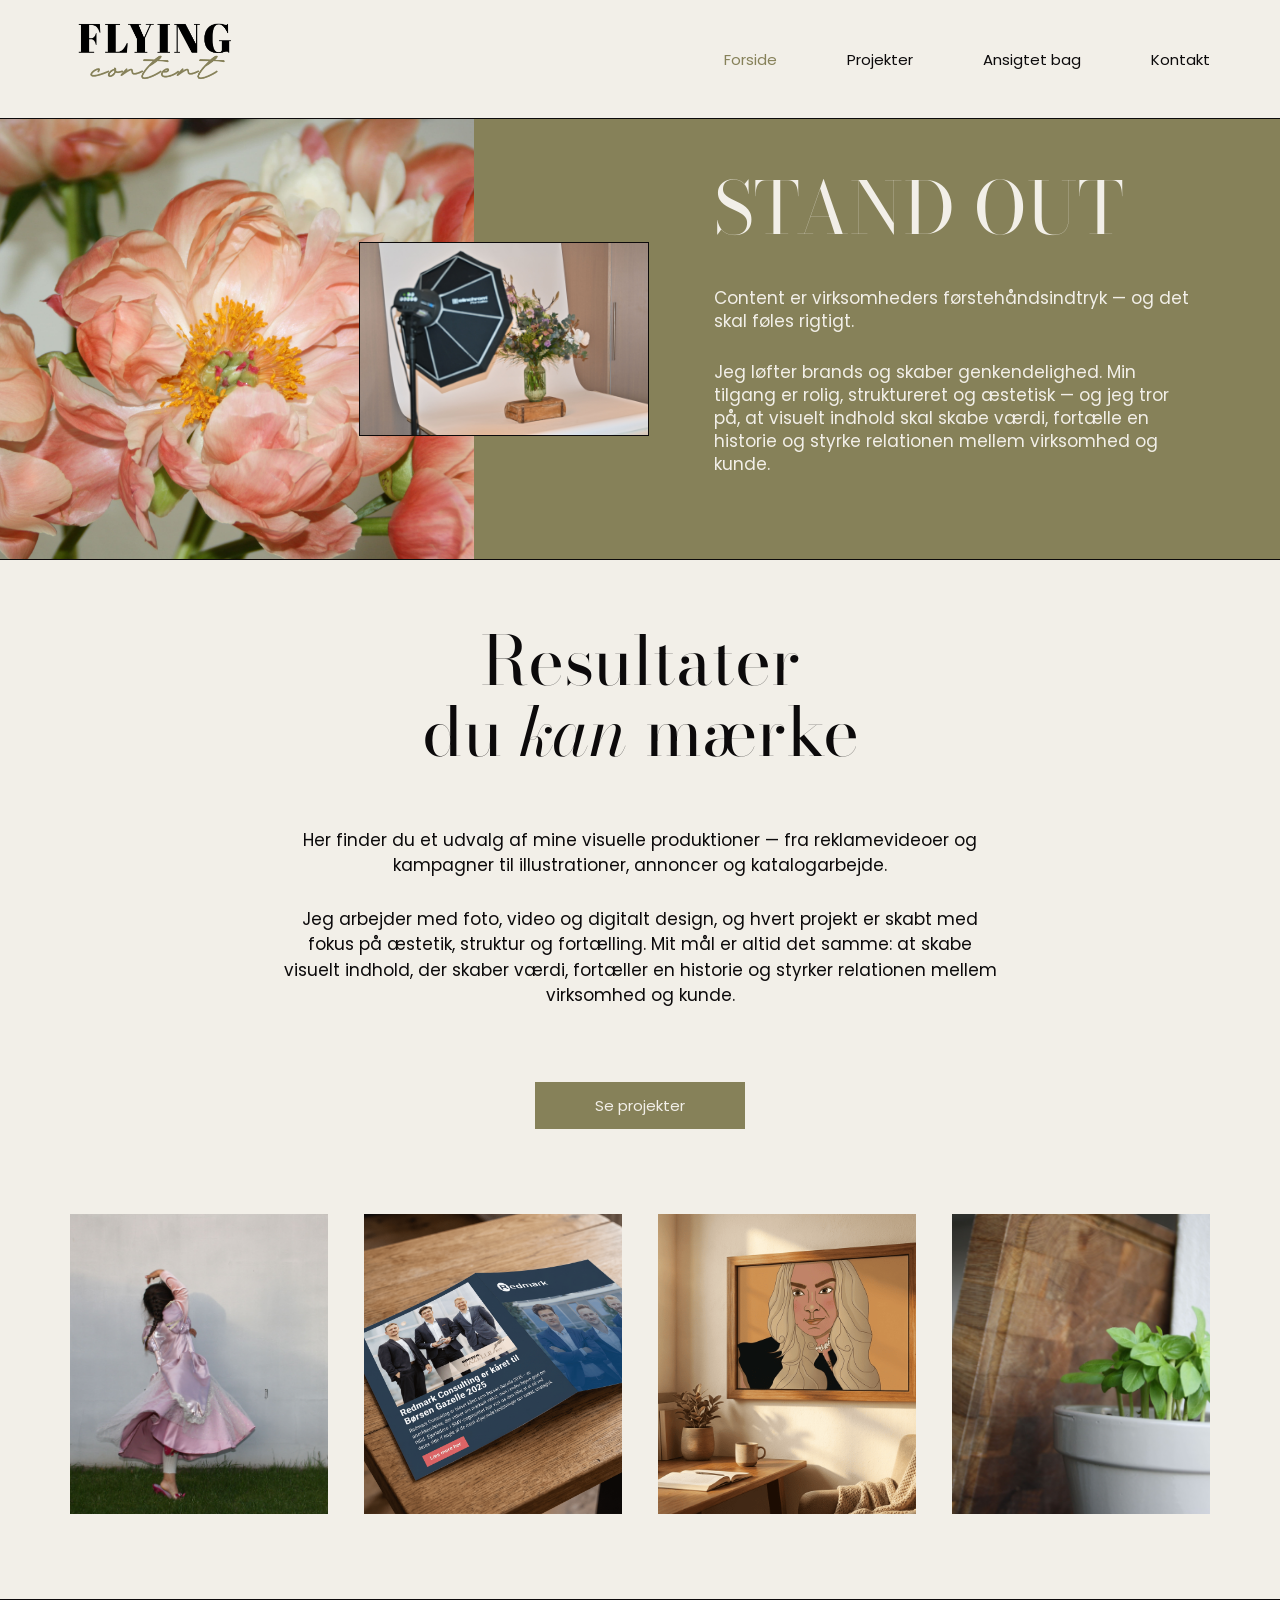
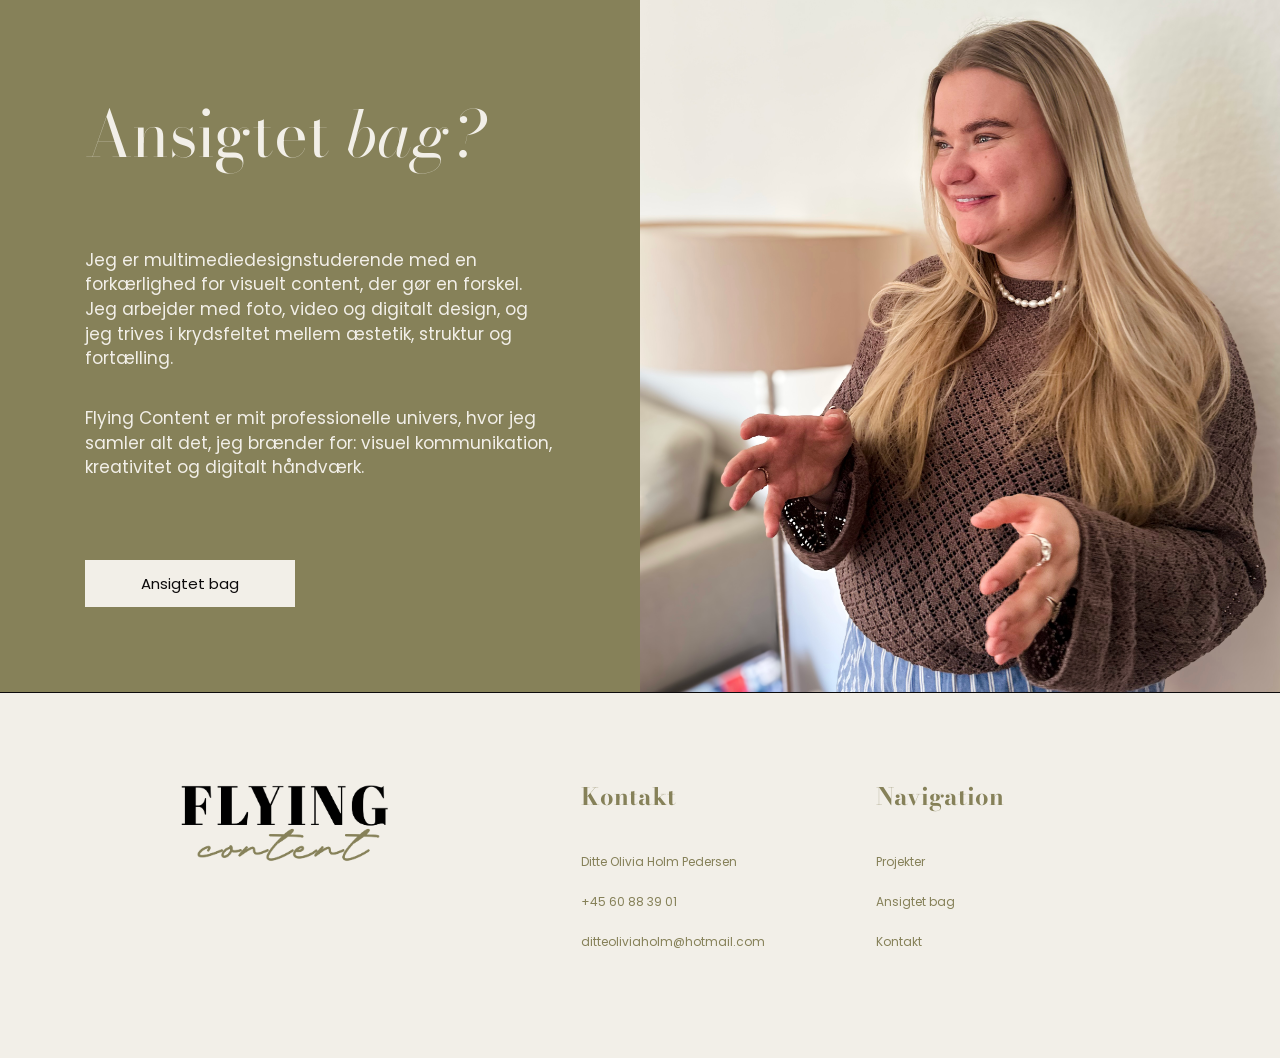
==== commit 7816beb3: "Footerlink Jeg ønskede klikbar footer, hvor der er mulighed for at trykke på nummer og mail" ====
--- a/index.html
+++ b/index.html
@@ -110,8 +110,8 @@
   <div class="site-footer__column">
     <h3 class="site-footer__title">Kontakt</h3>
     <p class="site-footer__text">Ditte Olivia Holm Pedersen</p>
-    <p class="site-footer__text">+45 60 88 39 01</p>
-    <p class="site-footer__text">ditteoliviaholm@hotmail.com</p>
+    <a class="site-footer__link" href="tel:+4560883901">+45 60 88 39 01</a>
+    <a class="site-footer__link" href="mailto:ditteoliviaholm@hotmail.com">ditteoliviaholm@hotmail.com</a>
   </div>
 
   <div class="site-footer__column">
--- a/Stylesheet/style.css
+++ b/Stylesheet/style.css
@@ -85,7 +85,9 @@
   font-size: 72px;
   font-weight: 400;
   letter-spacing: 1px;
+  line-height: 0.95;
   margin-bottom: 45px;
+  overflow-wrap: break-word;
 }
 
 .hero__text {
@@ -287,7 +289,7 @@
 
 .projects-grid {
   display: grid;
-  grid-template-columns: repeat(3, 1fr);
+  grid-template-columns: repeat(auto-fit, minmax(320px, 1fr));
   gap: 50px 42px;
   padding: 0 65px 75px;
 }
@@ -1026,6 +1028,72 @@
   margin-top: 0;
 }
 
+html,
+body {
+  max-width: 100%;
+  overflow-x: hidden;
+}
+
+@media (max-width: 1100px) {
+  .site-footer {
+    grid-template-columns: 1fr;
+    gap: 45px;
+    padding: 60px 30px;
+    text-align: center;
+  }
+
+  .site-footer__logo {
+    width: 180px;
+    margin: 0 auto;
+  }
+
+  .hero {
+    grid-template-columns: 1fr;
+  }
+
+  .hero__content {
+    padding: 60px 30px;
+  }
+
+  .hero__image-small {
+    display: none;
+  }
+
+  .hero__title {
+    font-size: 58px;
+    line-height: 0.95;
+  }
+}
+
+
+@media (max-width: 1100px) {
+
+  .hero {
+    grid-template-columns: 1fr;
+  }
+
+  .hero__image-large img {
+    height: 420px;
+  }
+
+  .hero__content {
+    padding: 70px 40px;
+  }
+
+  .hero__image-small {
+    display: none;
+  }
+
+  .hero__text-box {
+    max-width: 680px;
+  }
+
+  .hero__title {
+    font-size: 58px;
+  }
+
+}
+
 @media (max-width: 700px) {
 
   .linkedin-banner-intro {
@@ -1269,6 +1337,18 @@
 }
 
 @media (max-width: 900px) {
+  .site-header {
+    position: relative;
+  }
+
+  .site-header__menu-button {
+    display: block;
+  }
+
+  .site-header__menu-icon {
+    width: 38px;
+  }
+
   .site-header__nav {
     display: none;
     position: absolute;
@@ -1283,10 +1363,6 @@
     text-align: center;
   }
 
-  .site-header {
-    position: relative;
-  }
-
   .site-header__nav--open {
     display: flex;
   }
@@ -1521,4 +1597,4 @@
   padding: 0 25px 80px;
 }
 
-}
+}
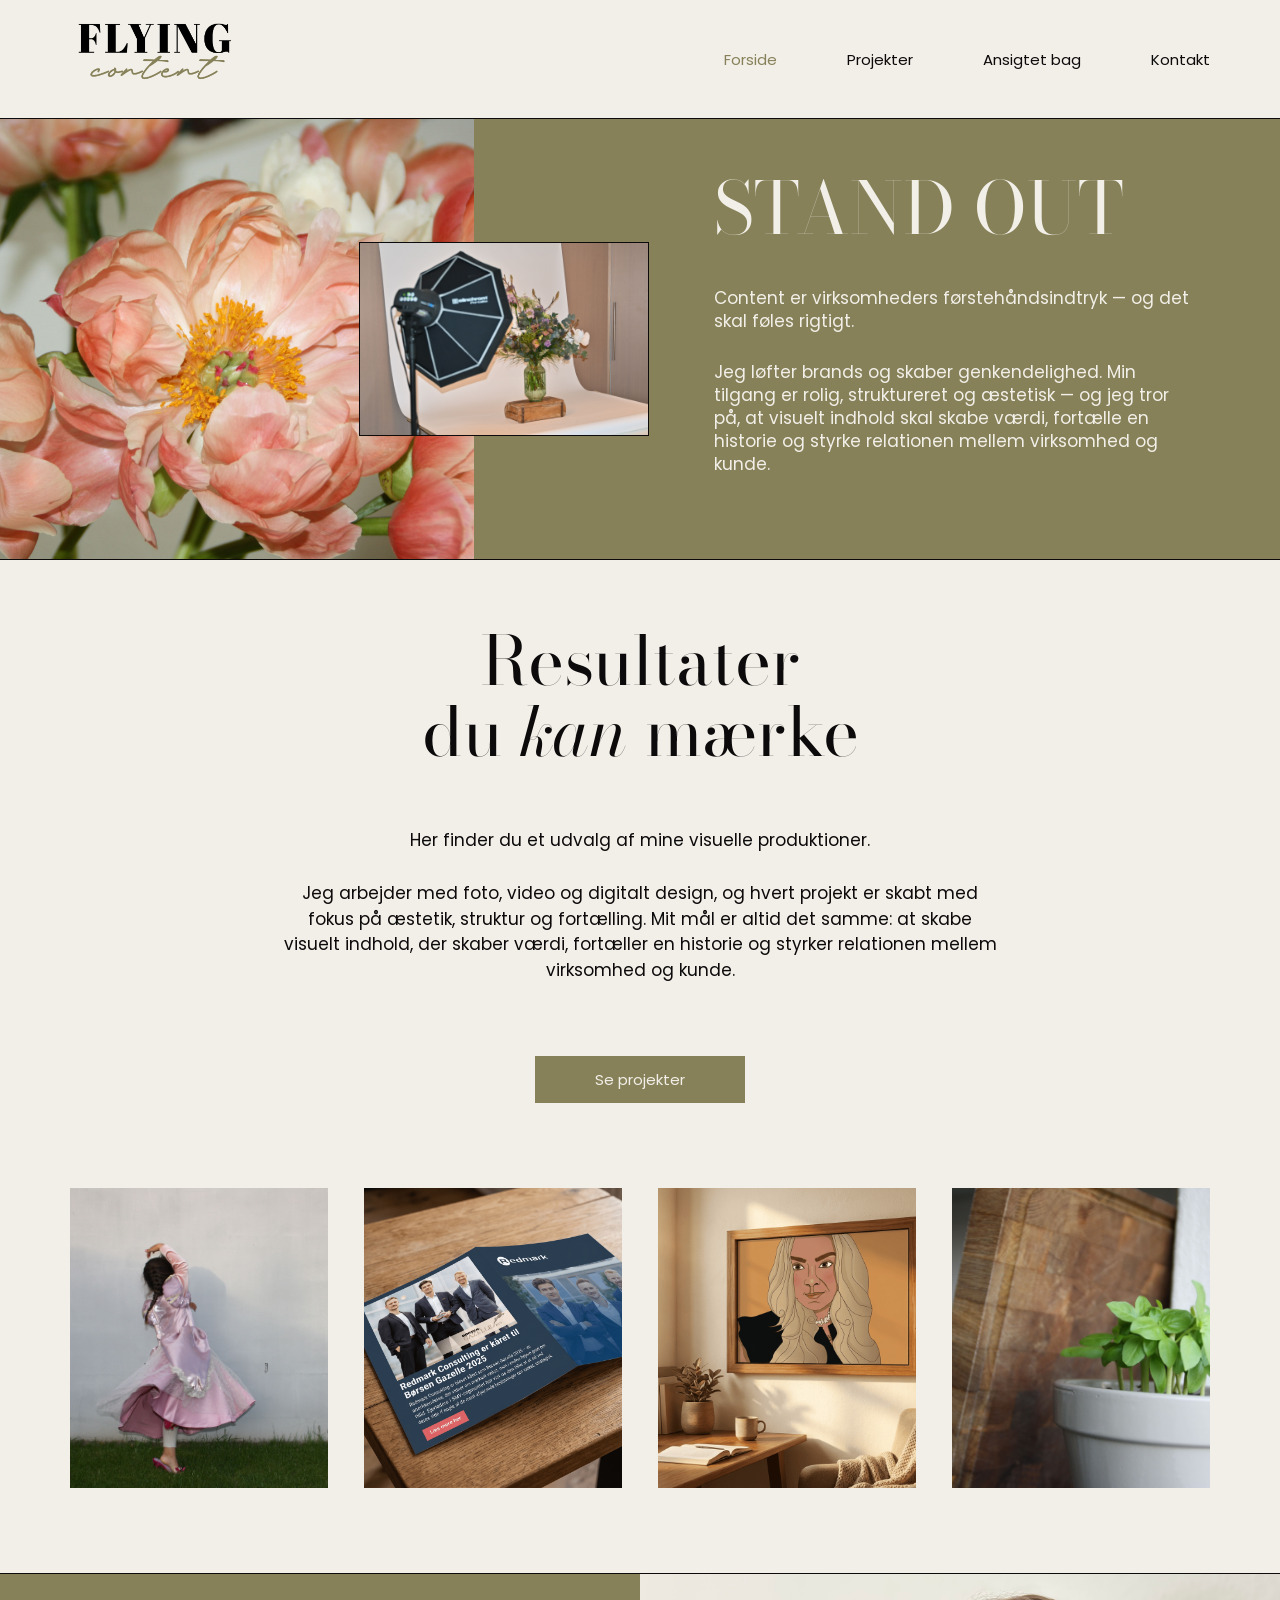
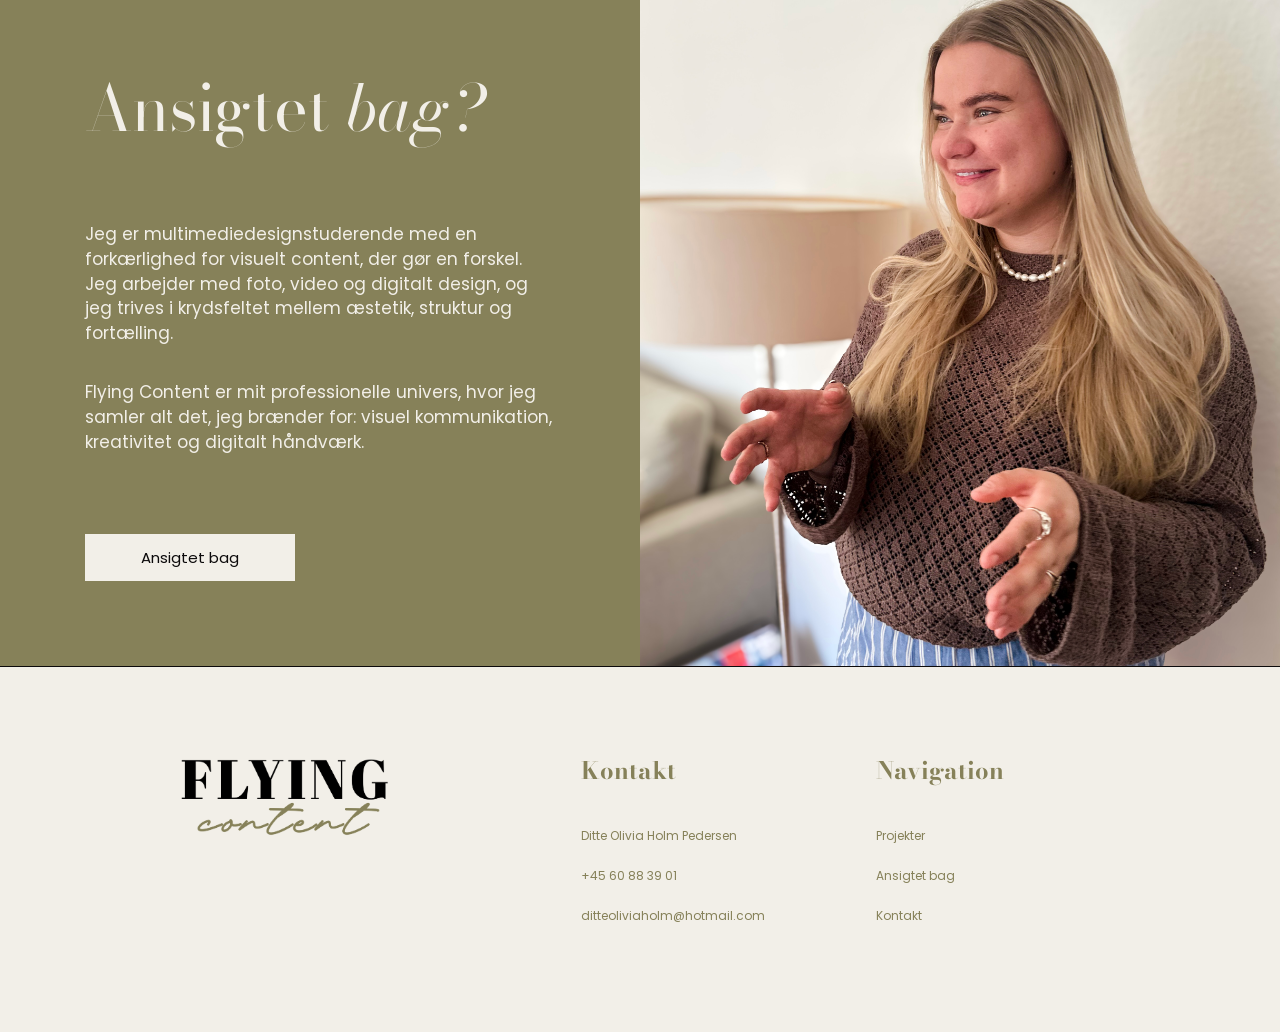
==== commit 7b8a6343: "Rettelse af tekst" ====
--- a/index.html
+++ b/index.html
@@ -59,8 +59,7 @@
     </h2>
 
     <p class="intro__text">
-      Her finder du et udvalg af mine visuelle produktioner — fra reklamevideoer og
-      kampagner til illustrationer, annoncer og katalogarbejde.
+      Her finder du et udvalg af mine visuelle produktioner.
     </p>
 
     <p class="intro__text">
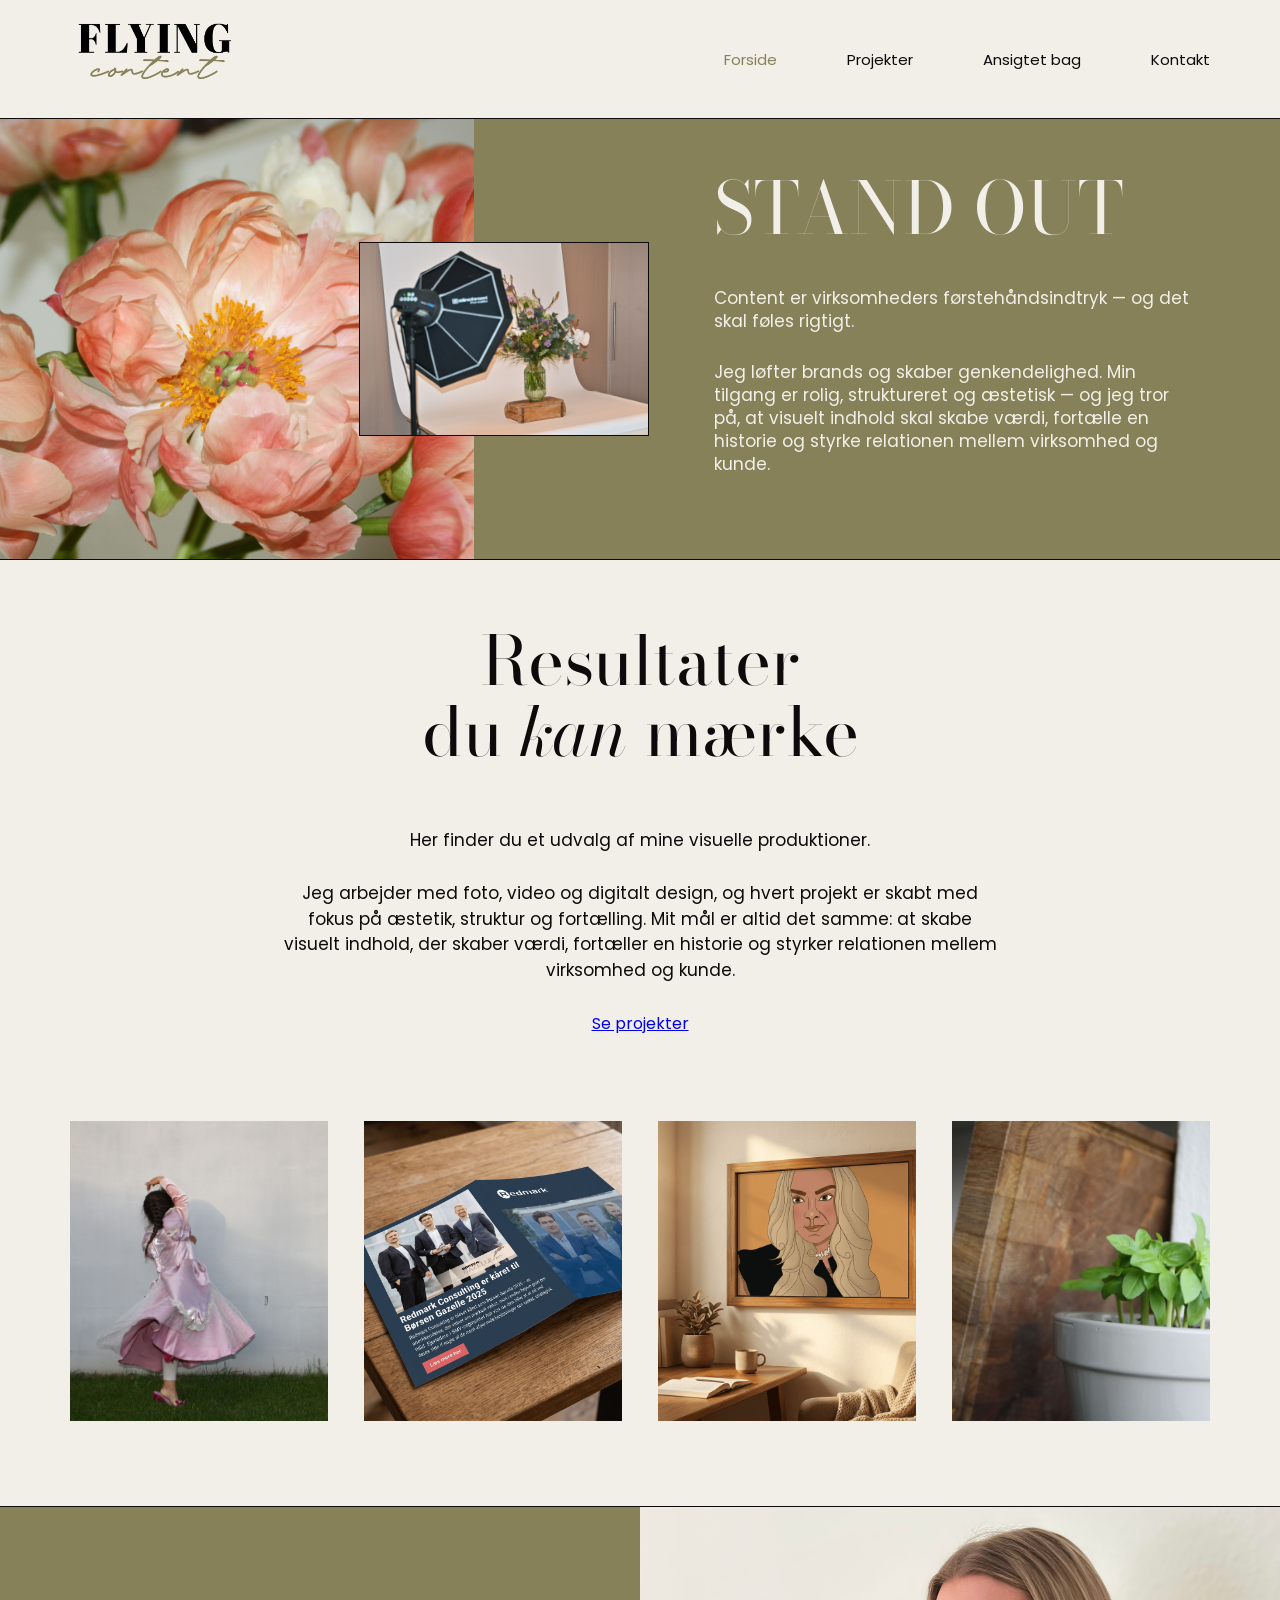
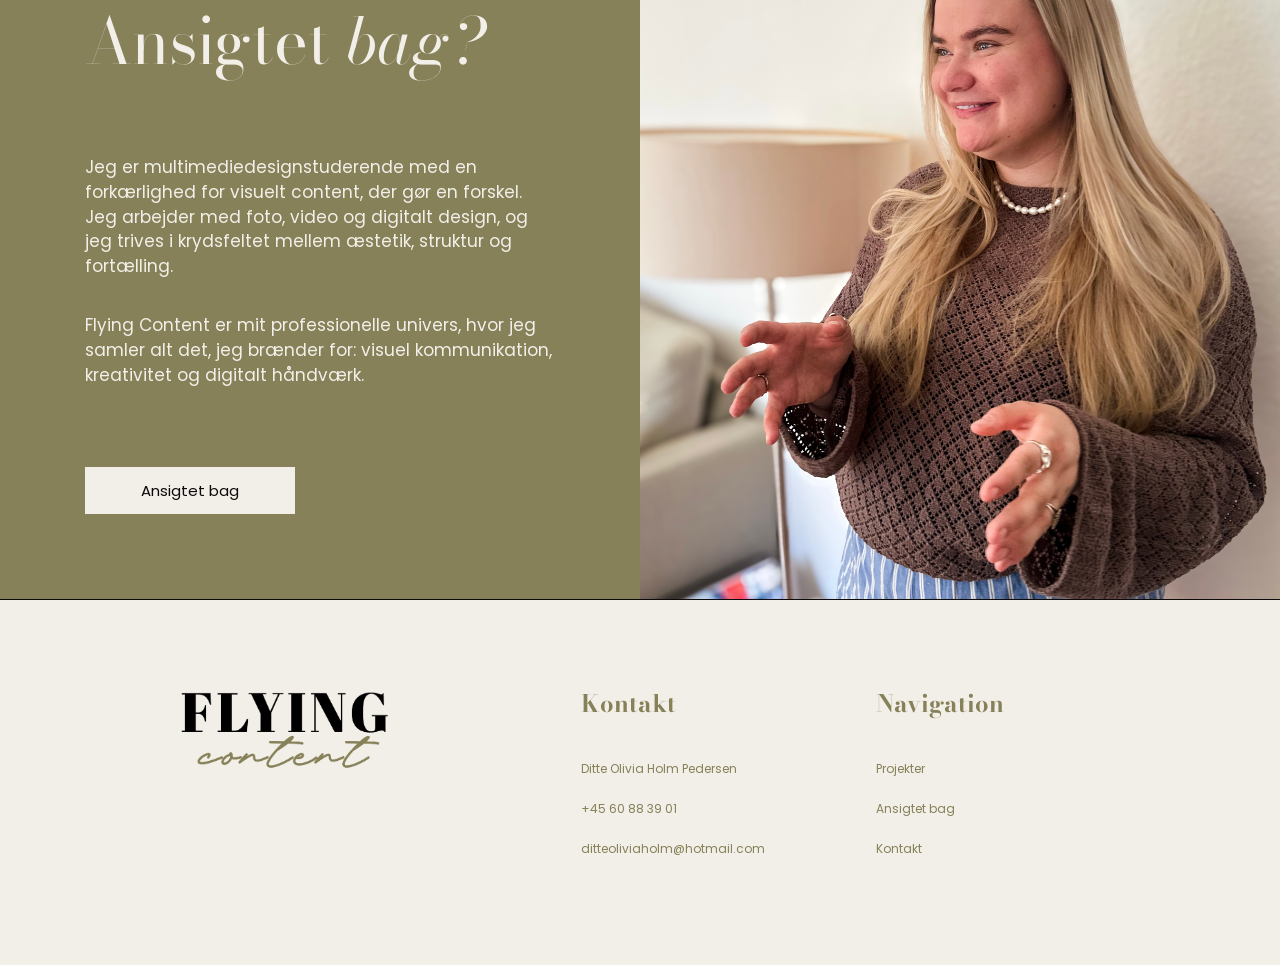
==== commit 927457d7: "BEM" ====
--- a/index.html
+++ b/index.html
@@ -9,7 +9,7 @@
   <link rel="stylesheet" href="Stylesheet/style.css">
 </head>
 
-    <body>
+<body>
 
 <header class="site-header">
   <a class="site-header__logo-link" href="index.html">
@@ -23,10 +23,9 @@
     <a class="site-header__link" href="pages/kontakt.html">Kontakt</a>
   </nav>
 
-<button class="site-header__menu-button" type="button" aria-label="Åbn menu" aria-expanded="false">
-  <img class="site-header__menu-icon" src="images/menu-icon.png" alt="">
-</button>
-
+  <button class="site-header__menu-button" type="button" aria-label="Åbn menu" aria-expanded="false">
+    <img class="site-header__menu-icon" src="images/menu-icon.png" alt="">
+  </button>
 </header>
 
 <main>
@@ -69,7 +68,7 @@
       mellem virksomhed og kunde.
     </p>
 
-<a class="button" href="pages/projekter.html">Se projekter</a>
+    <a class="intro__button" href="pages/projekter.html">Se projekter</a>
   </section>
 
   <section class="project-preview">
@@ -134,5 +133,4 @@
 </script>
 
 </body>
-
 </html>
--- a/Stylesheet/style.css
+++ b/Stylesheet/style.css
@@ -1298,13 +1298,14 @@
     font-size: 15px;
   }
 
-  .project-preview {
-    grid-template-columns: 1fr;
-    padding: 0 25px 60px;
-  }
+.project-preview {
+  grid-template-columns: 1fr 1fr;
+  gap: 18px;
+  padding: 0 20px 50px;
+}
 
   .project-preview__image {
-    height: 350px;
+    height: 180px;
   }
 
   .about-preview {
